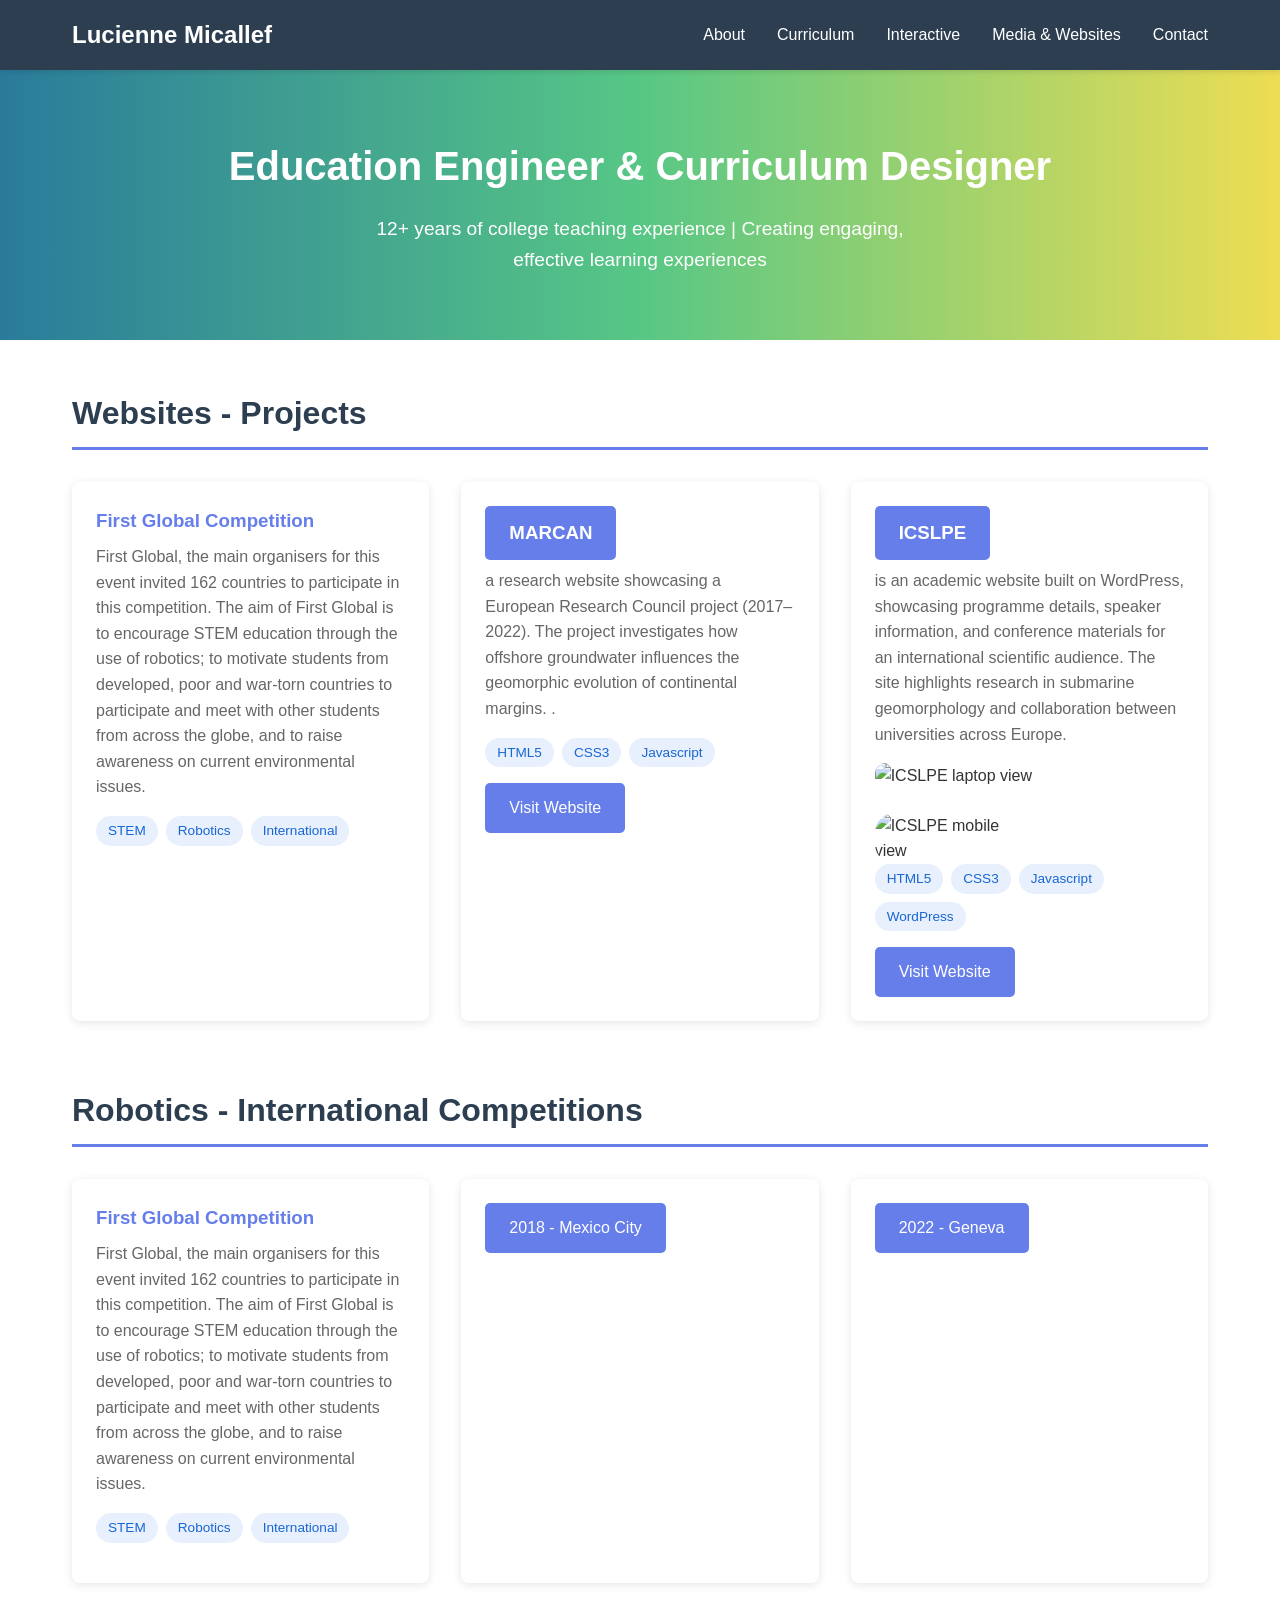
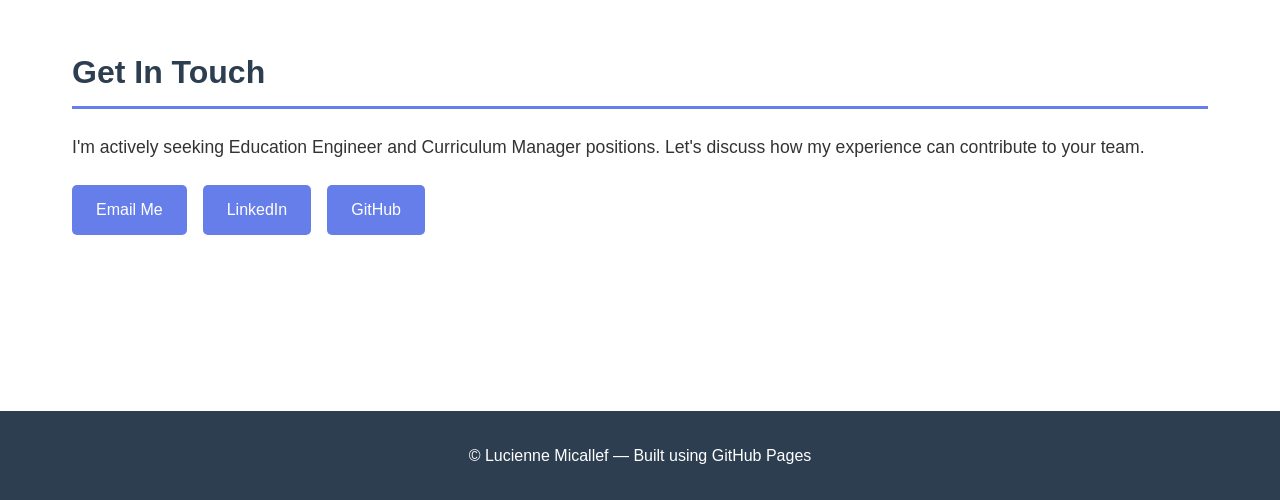
==== publications.html @ c793b485 "Update publications.html" ====
<!DOCTYPE html>
<html lang="en">
<head>
  <meta charset="UTF-8">
  <meta name="viewport" content="width=device-width, initial-scale=1.0" />
  <title>Lucienne Micallef - Education Engineer Portfolio</title>
  <link rel="stylesheet" href="css/style.css" />
  <script src="js/include.js" ></script>
  <script src="js/script.js" ></script>
</head>
<body>

  <!-- Header include -->
  <div data-include="partials/header.html"></div>
 

  <!-- Hero Section -->
  <div class="hero">
    <h2>Education Engineer & Curriculum Designer</h2>
    <p>12+ years of college teaching experience | Creating engaging, effective learning experiences</p>
  </div>

  <!-- Main Content -->
  <div class="container">

   <!-- Websites Section -->
    <section id="curriculum" class="section">
      <h2>Websites - Projects</h2>
      
      <div class="grid">
        
        <div class="card">
          <h3>First Global Competition</h3>
          <p>First Global, the main organisers for this event invited 162 countries to participate in this competition. The aim of First Global is to encourage STEM education through the use of robotics; to motivate students from developed, poor and war-torn countries to participate and meet with other students from across the globe, 
              and to raise awareness on current environmental issues.</p>
          <div class="tags">
            <span class="tag">STEM</span>
            <span class="tag">Robotics</span>
            <span class="tag">International</span>
          </div>
          
        </div> <!--card-->
   
        <div class="card">
          <h3> <a href="https://marcan.eu" class="btn">MARCAN </a></h3>
          <p>a research website showcasing a European Research Council project (2017–2022). 
            The project investigates how offshore groundwater influences the geomorphic evolution of continental margins. .</p>
          <div class="tags">
            <span class="tag">HTML5</span>
            <span class="tag">CSS3</span>
            <span class="tag">Javascript</span>
          </div>
          <a href="https://marcan.eu" class="btn">Visit Website</a>
        </div>

        <div class="card">
         
         <h3> <a href="https://icslpe.com/" class="btn">ICSLPE</a></h3>
          <p>is an academic website built on WordPress, showcasing programme details, speaker information, and conference materials for an international scientific audience. 
            The site highlights research in submarine geomorphology and collaboration between universities across Europe.</p>
          
          <div class="mockup" style="display:flex; gap:1.5rem; flex-wrap:wrap; align-items:center;">
            <img src="images/icslpe-laptop.png" alt="ICSLPE laptop view" style="width:500px; border-radius:10px;">
            <img src="images/icslpe-mobile.png" alt="ICSLPE mobile view" style="width:150px; border-radius:20px;">
          </div>
          <div class="tags">
            <span class="tag">HTML5</span>
            <span class="tag">CSS3</span>
            <span class="tag">Javascript</span>
            <span class="tag">WordPress</span>
            
          </div>
          <a href="https://icslpe.com/" class="btn">Visit Website</a>
        </div>

      </div>
    </section>


    <!-- Robotics Section -->
    <section id="curriculum" class="section">
      <h2>Robotics - International Competitions</h2>
      <div class="grid">
        <div class="card">
          <h3>First Global Competition</h3>
          <p>First Global, the main organisers for this event invited 162 countries to participate in this competition. The aim of First Global is to encourage STEM education through the use of robotics; to motivate students from developed, poor and war-torn countries to participate and meet with other students from across the globe, 
              and to raise awareness on current environmental issues.</p>
          <div class="tags">
            <span class="tag">STEM</span>
            <span class="tag">Robotics</span>
            <span class="tag">International</span>
          </div>
          
        </div>

        <div class="card">
          
          <a href="https://timesofmalta.com/article/mcast-students-represent-malta-at-robotics-challenge-in-mexico-city.686738" class="btn">2018 - Mexico City</a>
      
        </div>

        <div class="card">
         
          <a href="https://mcast.edu.mt/2022/11/02/mcast-ict-students-selected-to-compete-in-an-international-robotics-competition/" 
              class="btn">2022 - Geneva</a>
        </div>
      </div>
    </section>



    <!-- Contact Section -->
    <section id="contact" class="section">
      <h2>Get In Touch</h2>
      <p style="font-size: 1.1rem; margin-bottom: 1.5rem;">
        I'm actively seeking Education Engineer and Curriculum Manager positions. Let's discuss how 
        my experience can contribute to your team.
      </p>
      <div style="display: flex; gap: 1rem; flex-wrap: wrap;">
        <a href="mailto:luc.micallef@gmail.com" class="btn">Email Me</a>
        <a href="https://www.linkedin.com/in/lucienne-micallef/" class="btn">LinkedIn</a>
        <a href="https://github.com/luciennemic" class="btn">GitHub</a>
      </div>
    </section>

  </div>

  <!-- Footer include -->
  <div data-include="partials/footer.html"></div>

</body>
</html>
---- css/style.css ----
/* =======================
   Global Styles
======================= */
* {
  margin: 0;
  padding: 0;
  box-sizing: border-box;
}

body {
  font-family: -apple-system, BlinkMacSystemFont, 'Segoe UI', Roboto, Oxygen, Ubuntu, Cantarell, sans-serif;
  line-height: 1.6;
  color: #333;
}

/* =======================
   Navigation
======================= */
nav {
  background: #2c3e50;
  color: white;
  padding: 1rem 0;
  position: sticky;
  top: 0;
  z-index: 100;
  box-shadow: 0 2px 5px rgba(0,0,0,0.1);
}

nav .container {
  max-width: 1200px;
  margin: 0 auto;
  padding: 0 2rem;
  display: flex;
  justify-content: space-between;
  align-items: center;
}

nav h1 {
  font-size: 1.5rem;
}

nav ul {
  list-style: none;
  display: flex;
  gap: 2rem;
}

nav a {
  color: white;
  text-decoration: none;
  transition: opacity 0.3s;
}

nav a:hover {
  opacity: 0.8;
}

/* =======================
   Hero
======================= */
.hero {
  background: linear-gradient(90deg, rgba(42, 123, 155, 1) 0%, rgba(87, 199, 133, 1) 50%, rgba(237, 221, 83, 1) 100%);
  color: white;
  padding: 4rem 2rem;
  text-align: center;
}

.hero h2 {
  font-size: 2.5rem;
  margin-bottom: 1rem;
}

.hero p {
  font-size: 1.2rem;
  max-width: 600px;
  margin: 0 auto;
}

/* =======================
   Sections & Containers
======================= */
.container {
  max-width: 1200px;
  margin: 0 auto;
  padding: 3rem 2rem;
}

.section {
  margin-bottom: 4rem;
}

.section h2 {
  font-size: 2rem;
  margin-bottom: 1.5rem;
  color: #2c3e50;
  border-bottom: 3px solid #667eea;
  padding-bottom: 0.5rem;
}

/* =======================
   Grid & Cards
======================= */
.grid {
  display: grid;
  grid-template-columns: repeat(auto-fit, minmax(300px, 1fr));
  gap: 2rem;
  margin-top: 2rem;
}

.card {
  background: white;
  border-radius: 8px;
  padding: 1.5rem;
  box-shadow: 0 2px 10px rgba(0,0,0,0.1);
  transition: transform 0.3s, box-shadow 0.3s;
}

.card:hover {
  transform: translateY(-5px);
  box-shadow: 0 5px 20px rgba(0,0,0,0.15);
}

.card h3 {
  color: #667eea;
  margin-bottom: 0.5rem;
}

.card p {
  color: #666;
  margin-bottom: 1rem;
}

.card .tags {
  display: flex;
  flex-wrap: wrap;
  gap: 0.5rem;
  margin-bottom: 1rem;
}

.tag {
  background: #e8f0fe;
  color: #1967d2;
  padding: 0.25rem 0.75rem;
  border-radius: 15px;
  font-size: 0.85rem;
}

/* =======================
   Buttons
======================= */
.btn {
  display: inline-block;
  background: #667eea;
  color: white;
  padding: 0.75rem 1.5rem;
  border-radius: 5px;
  text-decoration: none;
  transition: background 0.3s;
}

.btn:hover {
  background: #5568d3;
}

.btn-secondary {
  background: #48bb78;
}

.btn-secondary:hover {
  background: #38a169;
}

.download-btn {
  display: inline-flex;
  align-items: center;
  gap: 8px;
  padding: 10px 16px;
  border-radius: 8px;
  text-decoration: none;
  font-weight: 600;
  color: #fff;
  background: linear-gradient(180deg, #007bff, #0056d2);
  box-shadow: 0 4px 8px rgba(0,0,0,0.15);
  transition: transform 0.15s ease, box-shadow 0.15s ease;
}

.download-btn:hover {
  transform: translateY(-2px);
  box-shadow: 0 6px 12px rgba(0,0,0,0.2);
}

/* =======================
   About Section
======================= */
.about-content {
  display: grid;
  grid-template-columns: 1fr 2fr;
  gap: 3rem;
  align-items: start;
}

.about-sidebar {
  background: #f7fafc;
  padding: 2rem;
  border-radius: 8px;
}

/* =======================
   Forms (Capstone Assessment)
======================= */
form {
  background: white;
  padding: 2rem;
  border-radius: 8px;
  box-shadow: 0 2px 10px rgba(0,0,0,0.1);
  margin-bottom: 2rem;
}

form label {
  display: block;
  font-weight: 600;
  margin-bottom: 0.5rem;
  color: #2c3e50;
}

form textarea,
form input,
form select {
  width: 100%;
  padding: 0.75rem 1rem;
  margin-bottom: 1rem;
  border: 1px solid #ccc;
  border-radius: 6px;
  font-size: 1rem;
  font-family: inherit;
  resize: vertical;
}

form textarea:focus,
form input:focus,
form select:focus {
  border-color: #667eea;
  outline: none;
  box-shadow: 0 0 0 3px rgba(102, 126, 234, 0.2);
}

form button {
  background: #667eea;
  color: white;
  border: none;
  padding: 0.75rem 1.5rem;
  border-radius: 5px;
  cursor: pointer;
  font-size: 1rem;
  transition: background 0.3s;
}

form button:hover {
  background: #5568d3;
}




/* =======================
   Footer
======================= */
footer {
  background: #2c3e50;
  color: white;
  text-align: center;
  padding: 2rem;
  margin-top: 4rem;
}

/* =======================
   Responsive
======================= */
@media (max-width: 768px) {
  .about-content {
    grid-template-columns: 1fr;
  }

@media (max-width: 768px) {
  form {
    padding: 1.5rem;
  }
}
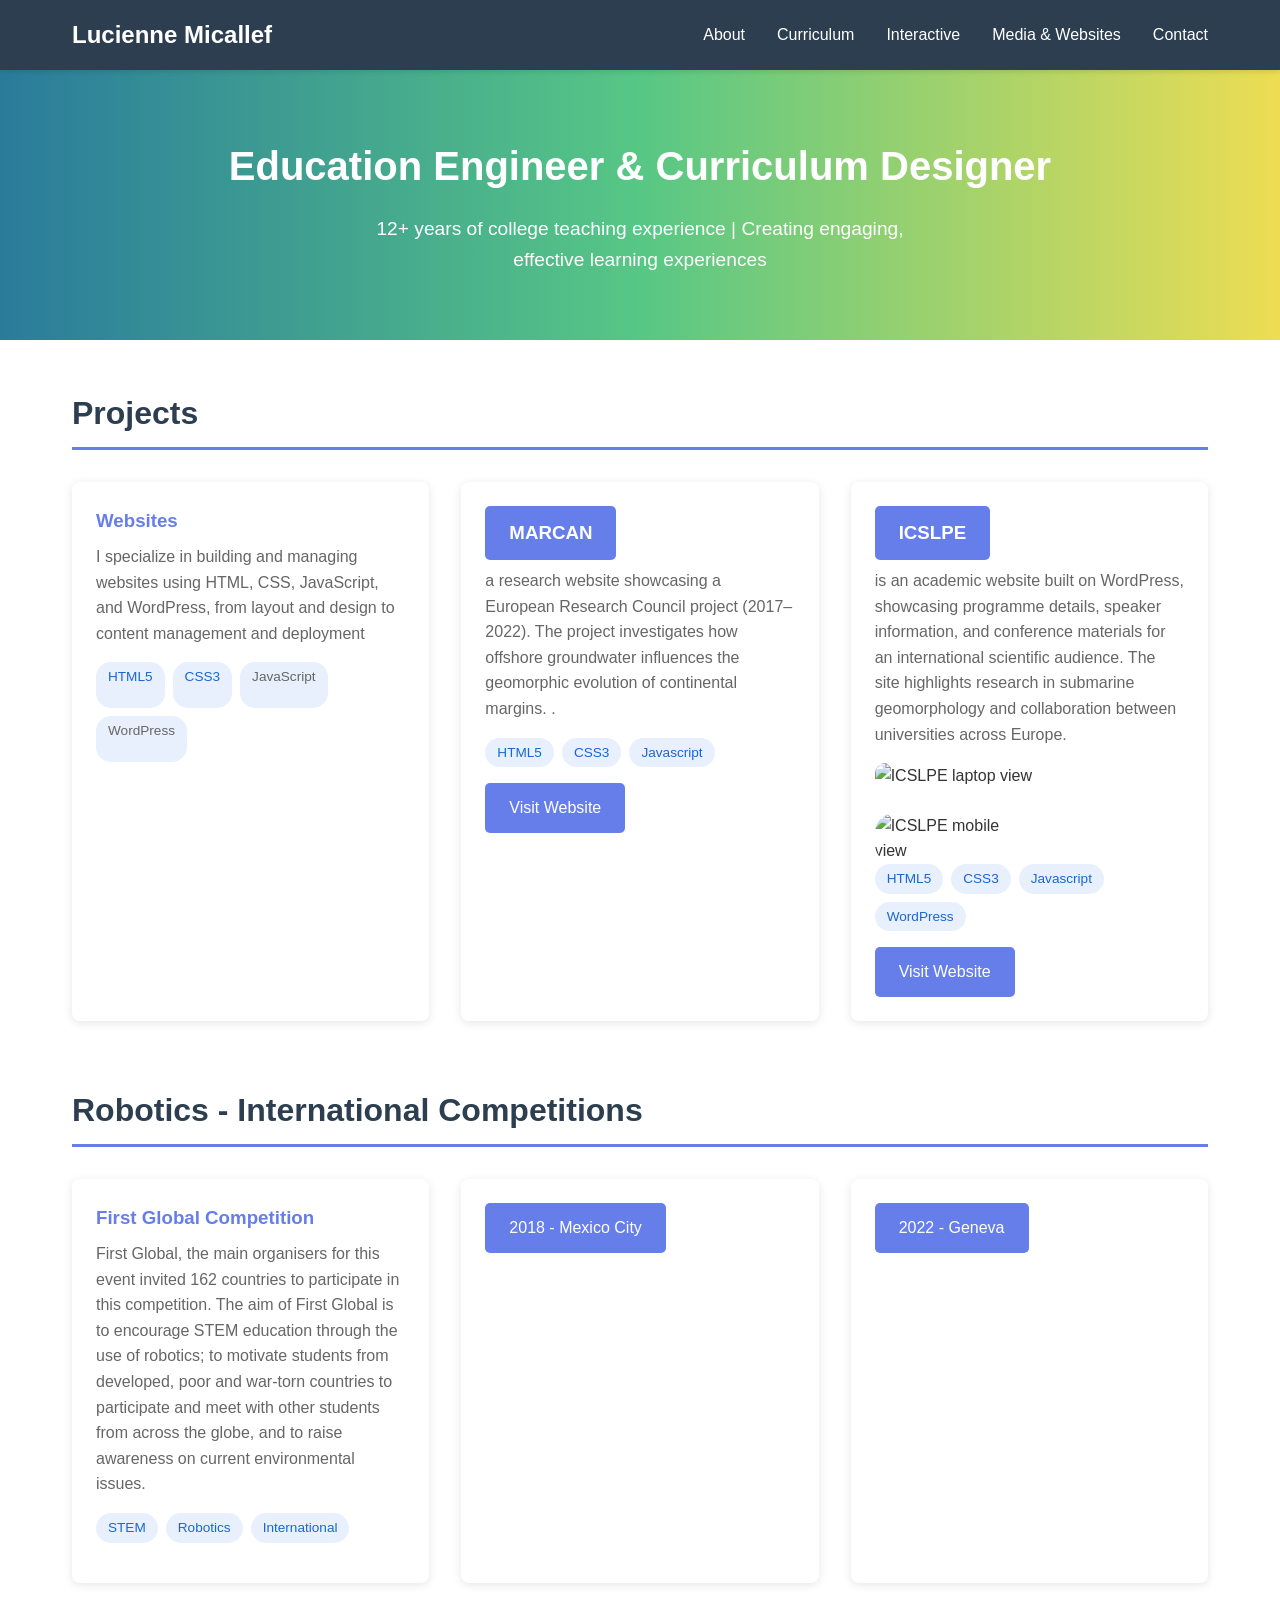
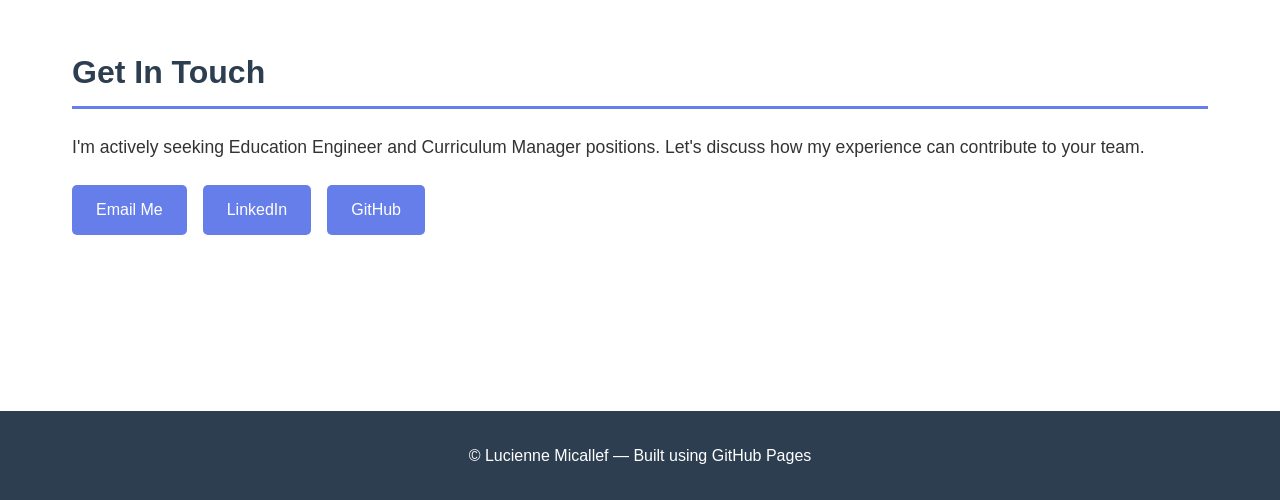
==== commit ae3f6a86: "Update publications.html" ====
--- a/publications.html
+++ b/publications.html
@@ -25,18 +25,21 @@
 
    <!-- Websites Section -->
     <section id="curriculum" class="section">
-      <h2>Websites - Projects</h2>
+      <h2>Projects</h2>
       
       <div class="grid">
         
         <div class="card">
-          <h3>First Global Competition</h3>
-          <p>First Global, the main organisers for this event invited 162 countries to participate in this competition. The aim of First Global is to encourage STEM education through the use of robotics; to motivate students from developed, poor and war-torn countries to participate and meet with other students from across the globe, 
-              and to raise awareness on current environmental issues.</p>
+          <h3>Websites</h3>
+          <p>I specialize in building and managing websites using 
+            HTML, CSS, JavaScript, and WordPress, from layout and design to content management and deployment</p>
           <div class="tags">
-            <span class="tag">STEM</span>
-            <span class="tag">Robotics</span>
-            <span class="tag">International</span>
+
+            
+            <span class="tag"><i class="fab fa-html5"></i>HTML5</span>
+            <span class="tag"><i class="fab fa-css3-alt"></i>CSS3</span>
+            <span class="tag"><i class="fab fa-js"></i><p>JavaScript</p></span>
+            <span class="tag"><i class="fab fa-wordpress"></i><p>WordPress</p></span>
           </div>
           
         </div> <!--card-->
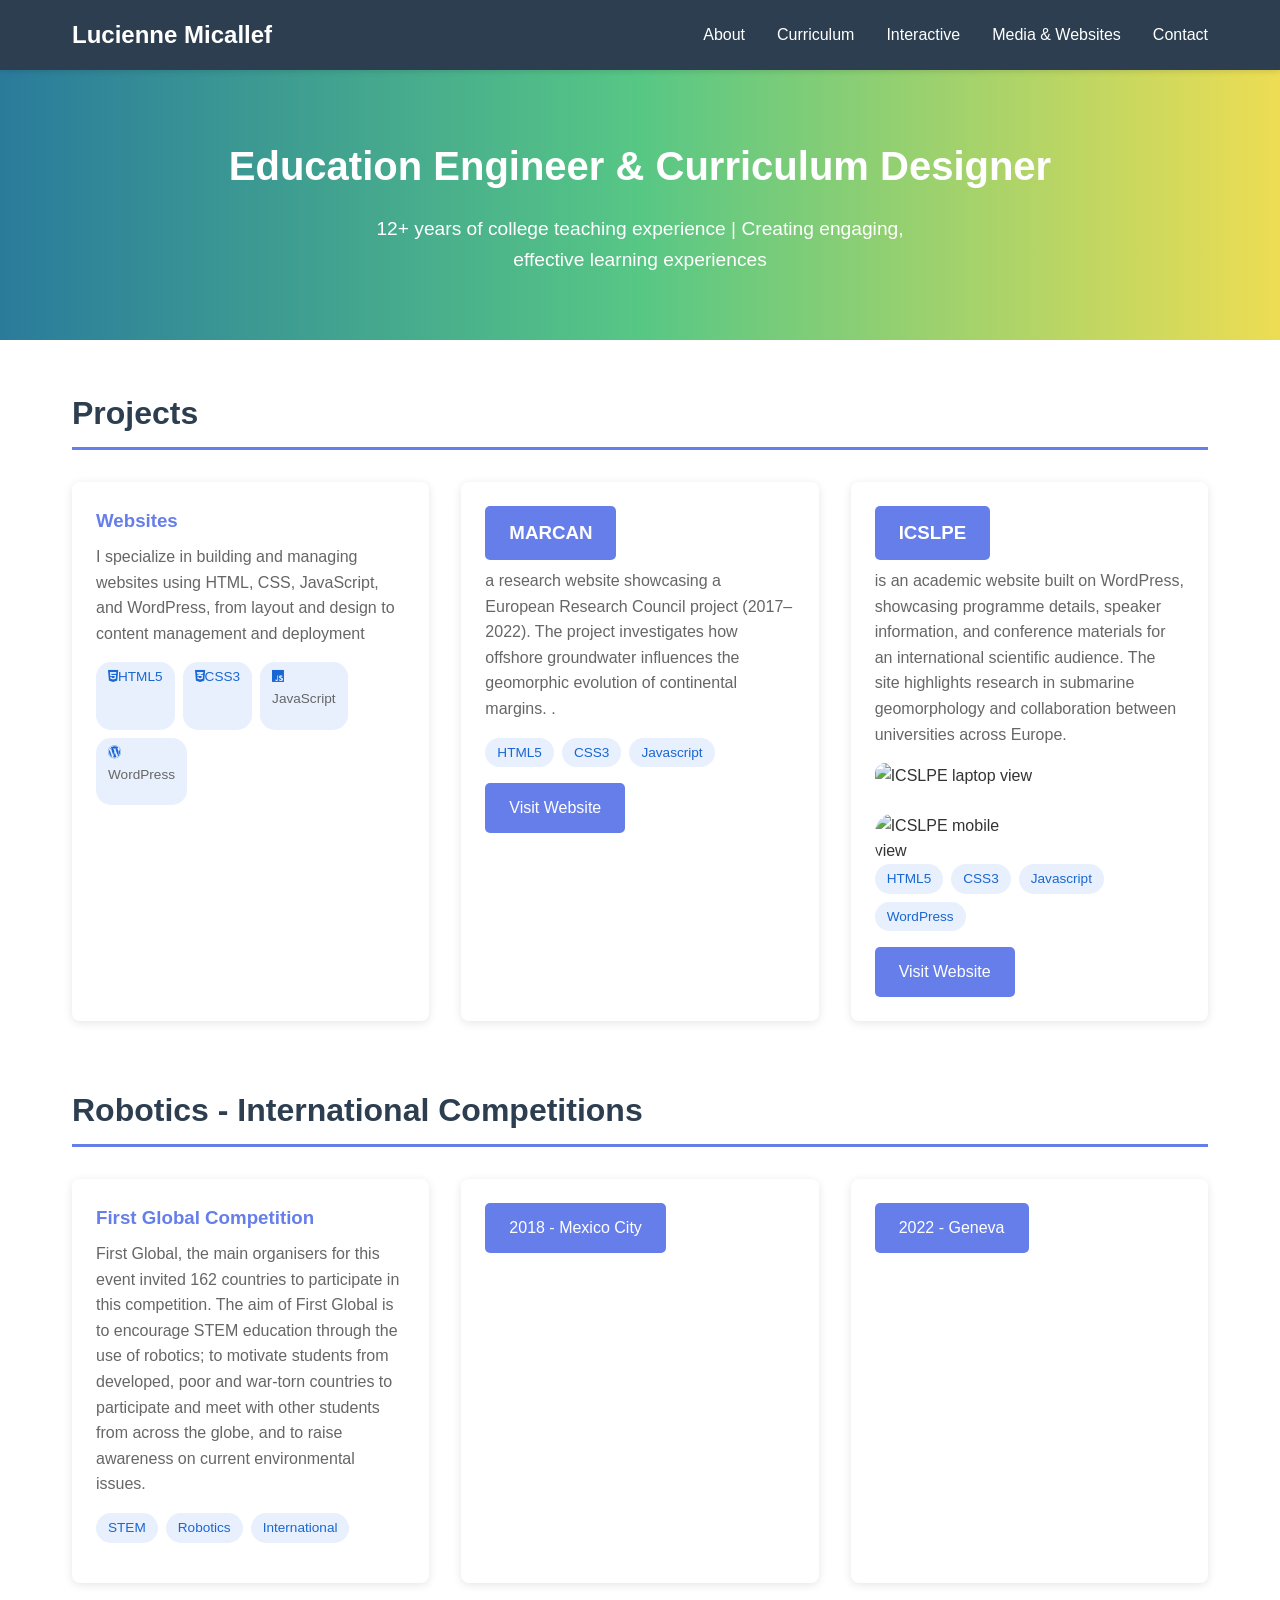
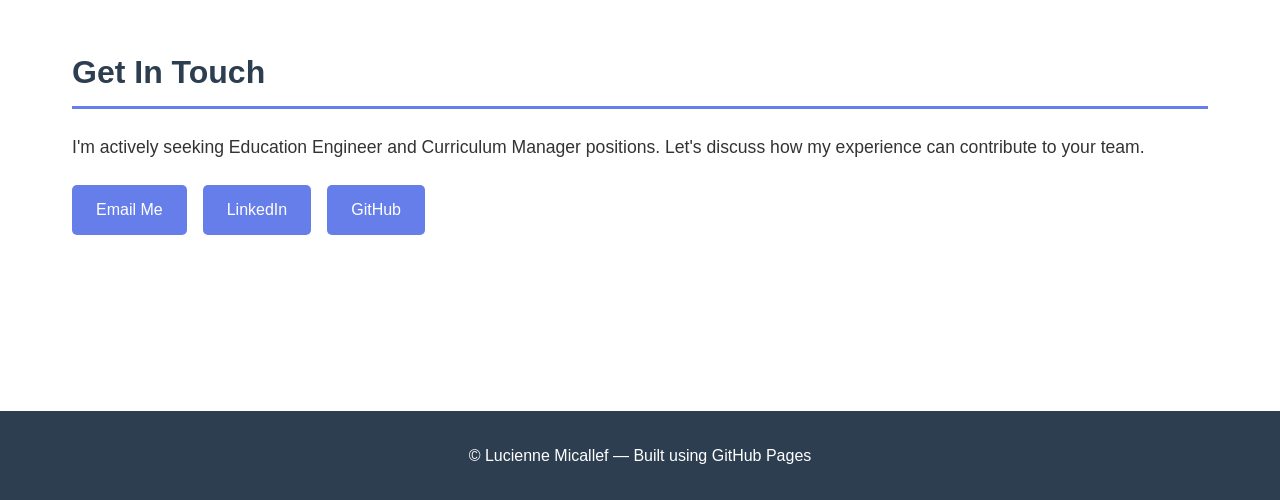
==== commit 77486187: "Update publications.html" ====
--- a/publications.html
+++ b/publications.html
@@ -5,6 +5,7 @@
   <meta name="viewport" content="width=device-width, initial-scale=1.0" />
   <title>Lucienne Micallef - Education Engineer Portfolio</title>
   <link rel="stylesheet" href="css/style.css" />
+  <link rel="stylesheet" href="https://cdnjs.cloudflare.com/ajax/libs/font-awesome/6.5.0/css/all.min.css">
   <script src="js/include.js" ></script>
   <script src="js/script.js" ></script>
 </head>
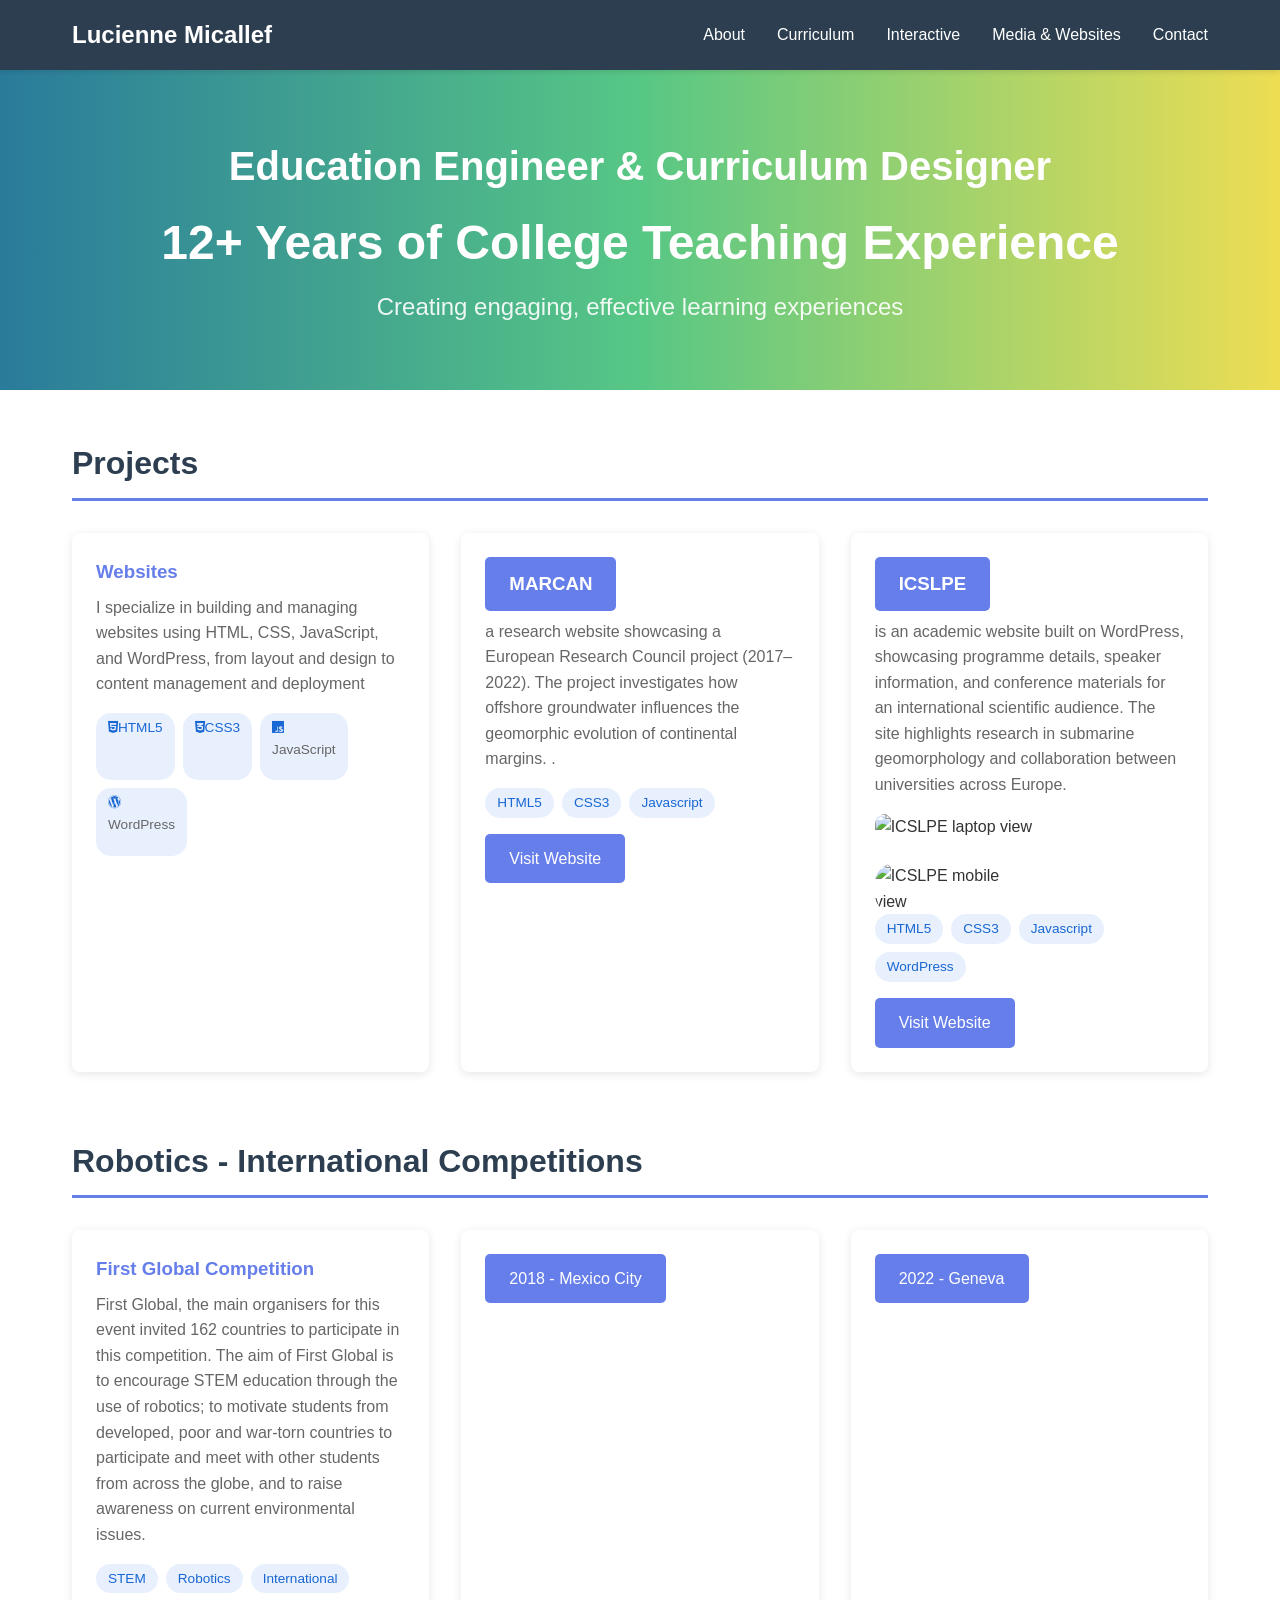
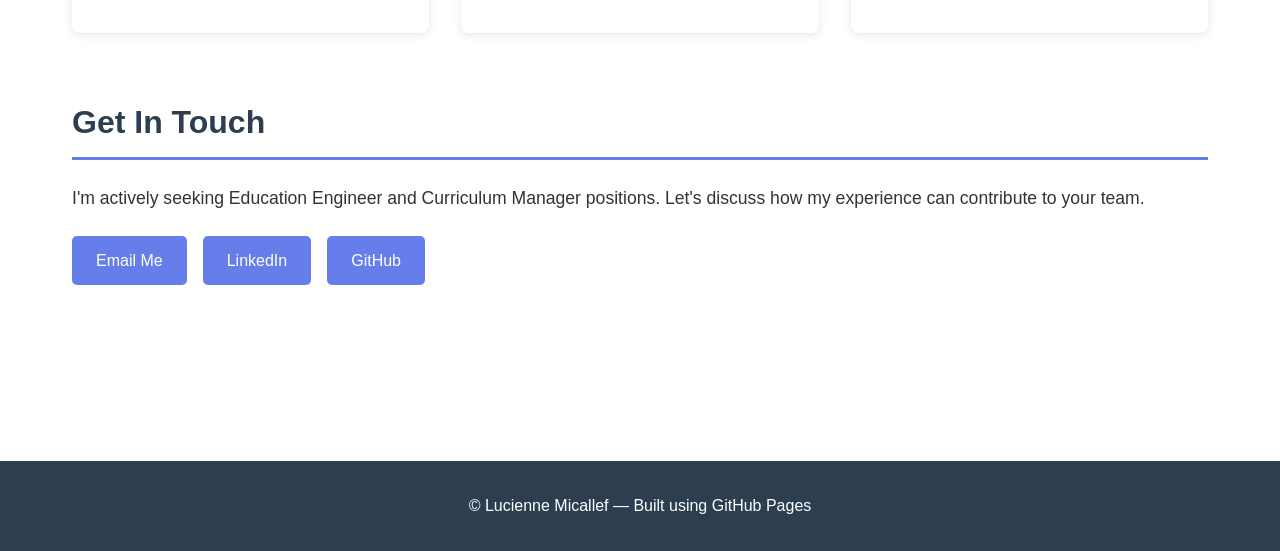
==== commit 8e44646e: "Update publications.html" ====
--- a/publications.html
+++ b/publications.html
@@ -18,7 +18,16 @@
   <!-- Hero Section -->
   <div class="hero">
     <h2>Education Engineer & Curriculum Designer</h2>
-    <p>12+ years of college teaching experience | Creating engaging, effective learning experiences</p>
+    <!-- Main Title -->
+    <h1 style="font-size:3rem; font-weight:700; line-height:1.2; margin:0;">
+    12+ Years of College Teaching Experience
+    </h1>
+
+    <!-- Subtitle -->
+    <p style="font-size:1.5rem; font-weight:400; margin-top:1rem; opacity:0.9;">
+      Creating engaging, effective learning experiences
+    </p>
+    
   </div>
 
   <!-- Main Content -->
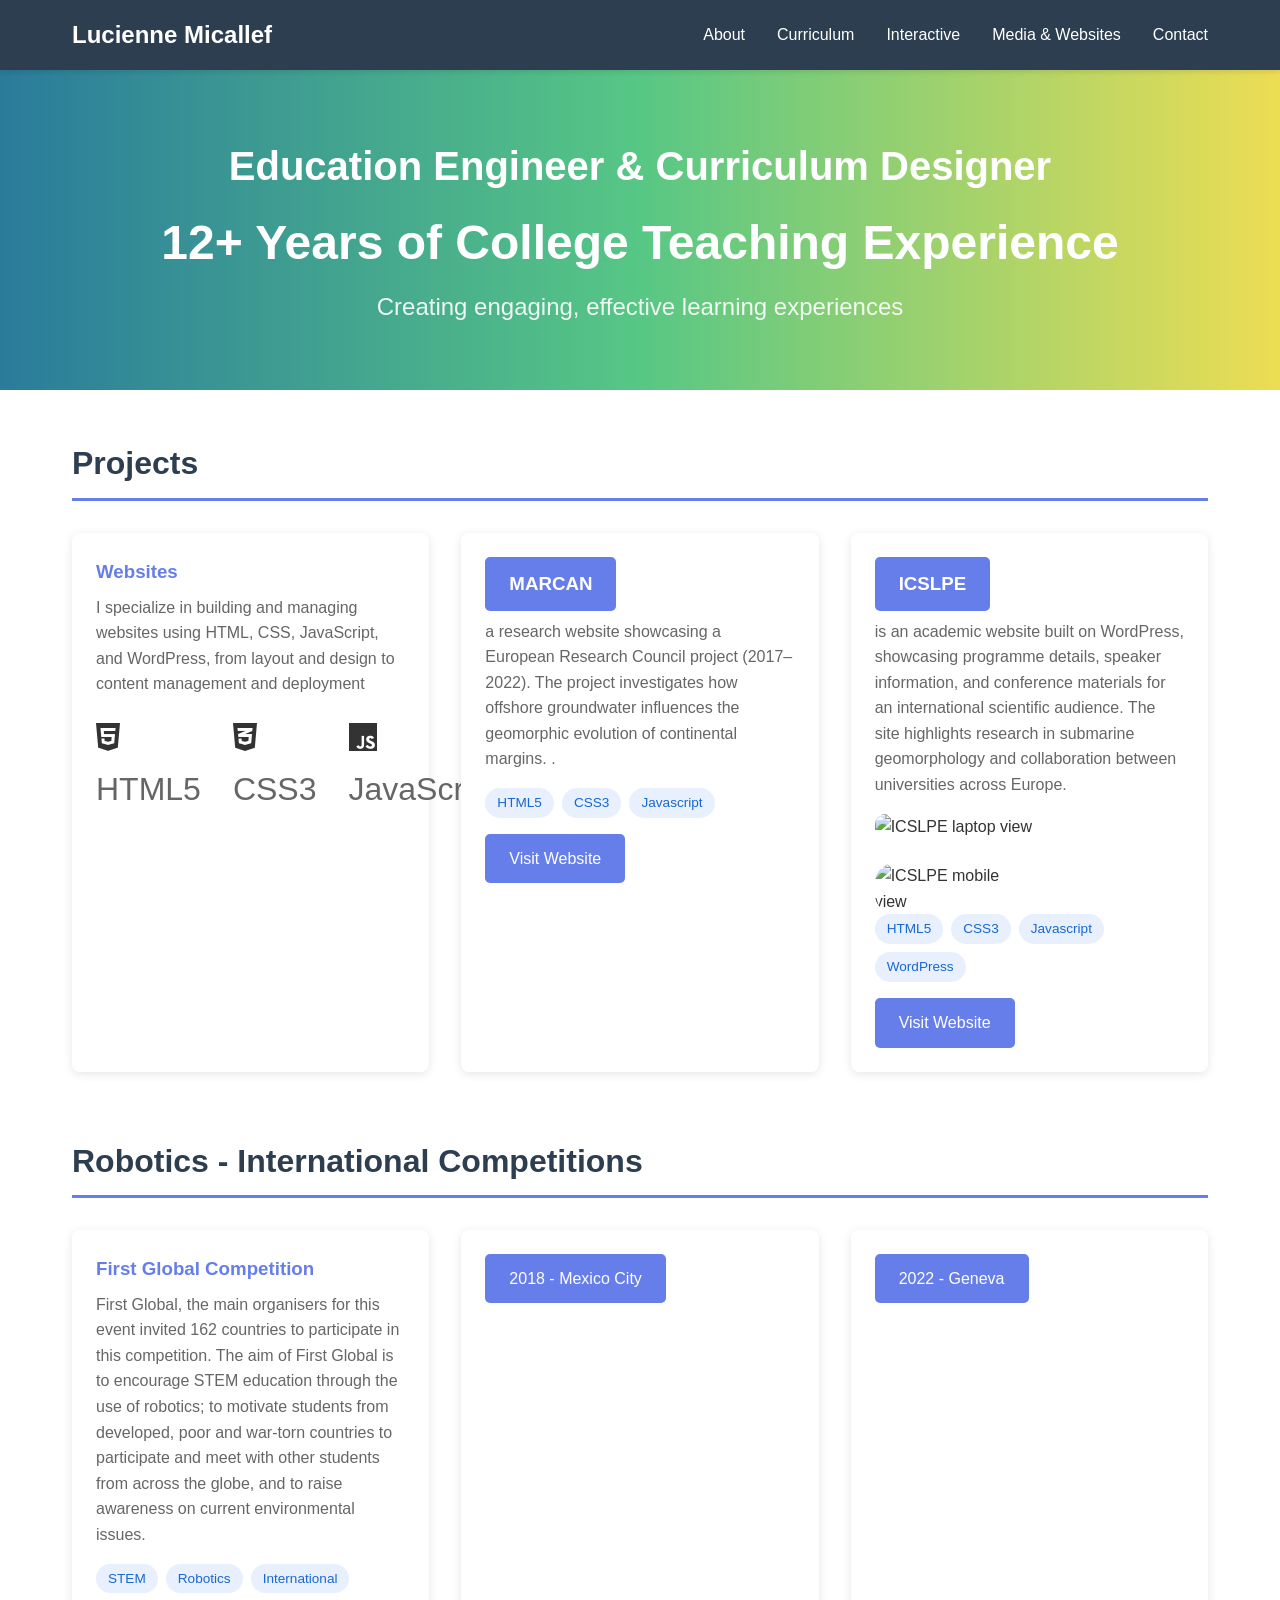
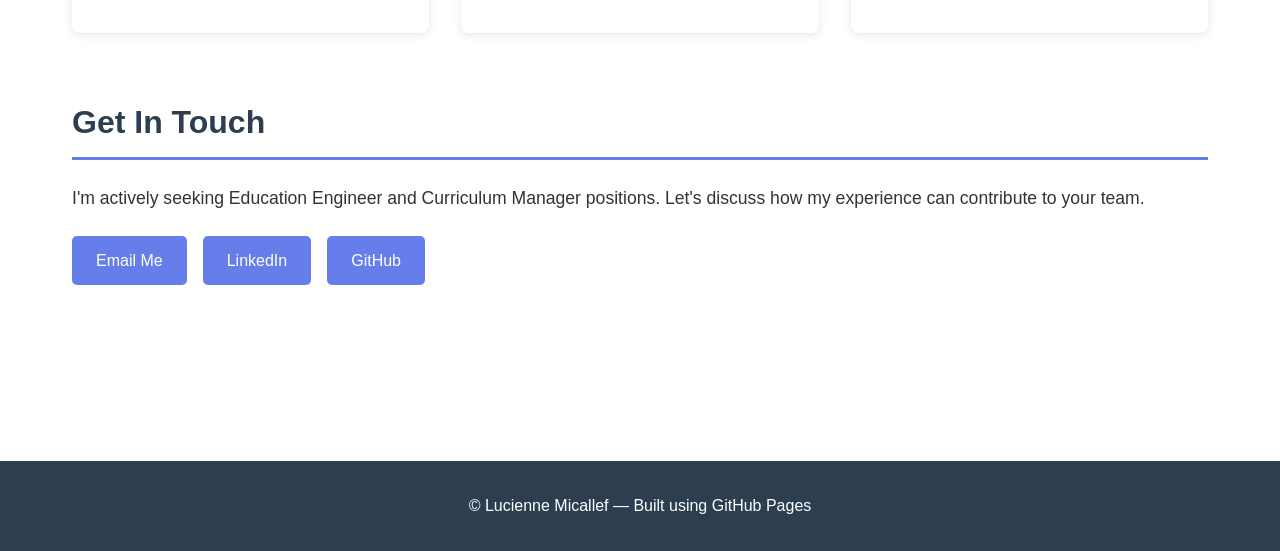
==== commit b6d2f962: "Update publications.html" ====
--- a/publications.html
+++ b/publications.html
@@ -43,15 +43,13 @@
           <h3>Websites</h3>
           <p>I specialize in building and managing websites using 
             HTML, CSS, JavaScript, and WordPress, from layout and design to content management and deployment</p>
-          <div class="tags">
-
-            
-            <span class="tag"><i class="fab fa-html5"></i>HTML5</span>
-            <span class="tag"><i class="fab fa-css3-alt"></i>CSS3</span>
-            <span class="tag"><i class="fab fa-js"></i><p>JavaScript</p></span>
-            <span class="tag"><i class="fab fa-wordpress"></i><p>WordPress</p></span>
-          </div>
-          
+          <div style="display:flex; gap:2rem; font-size:2rem;">
+          <div><i class="fab fa-html5"></i><p>HTML5</p></div>
+          <div><i class="fab fa-css3-alt"></i><p>CSS3</p></div>
+          <div><i class="fab fa-js"></i><p>JavaScript</p></div>
+          <div><i class="fab fa-wordpress"></i><p>WordPress</p></div>
+        </div>
+                
         </div> <!--card-->
    
         <div class="card">
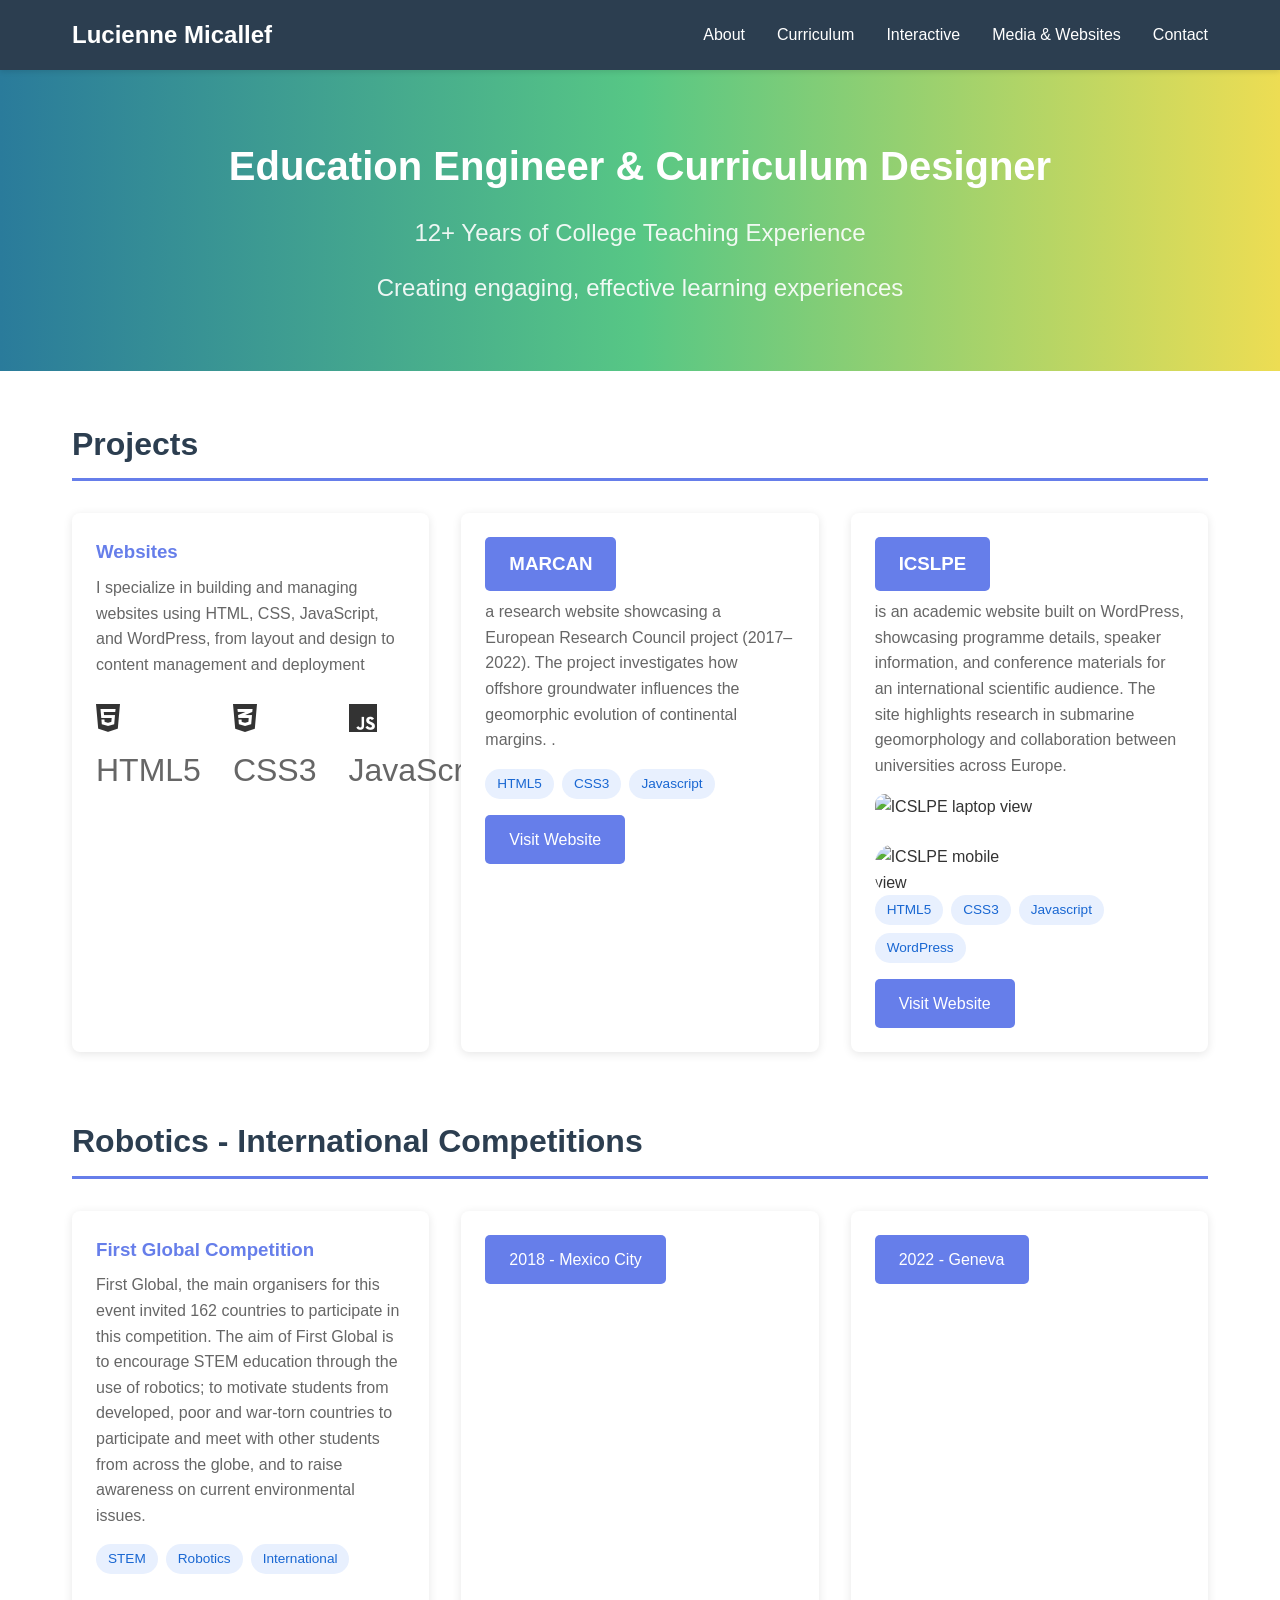
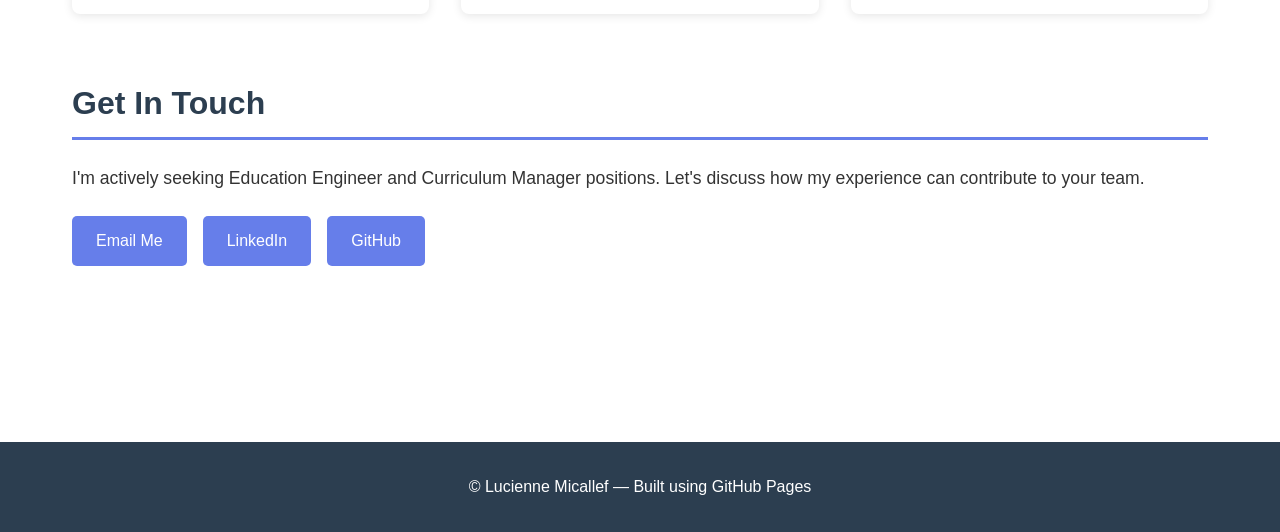
==== commit 58b10a33: "Update publications.html" ====
--- a/publications.html
+++ b/publications.html
@@ -19,9 +19,9 @@
   <div class="hero">
     <h2>Education Engineer & Curriculum Designer</h2>
     <!-- Main Title -->
-    <h1 style="font-size:3rem; font-weight:700; line-height:1.2; margin:0;">
+   <p style="font-size:1.5rem; font-weight:400; margin-top:1rem; opacity:0.9;">
     12+ Years of College Teaching Experience
-    </h1>
+   </p>
 
     <!-- Subtitle -->
     <p style="font-size:1.5rem; font-weight:400; margin-top:1rem; opacity:0.9;">
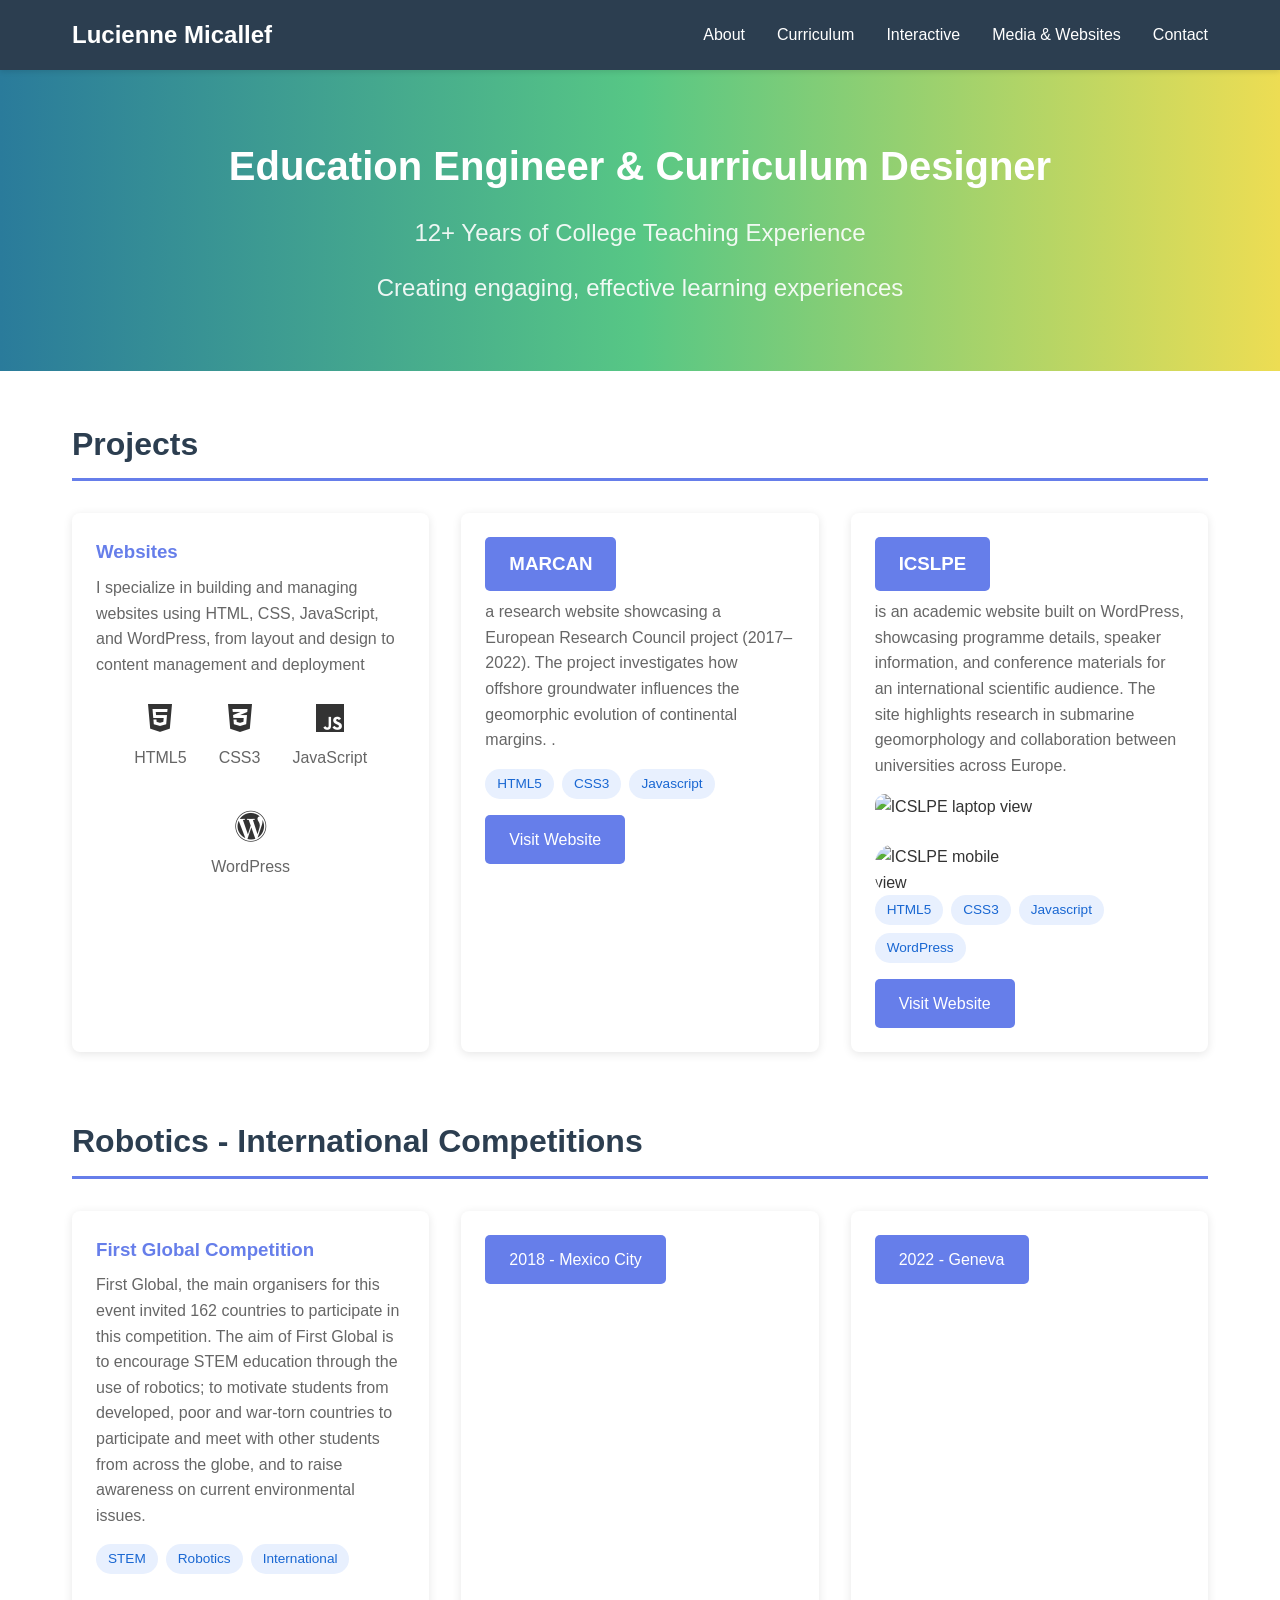
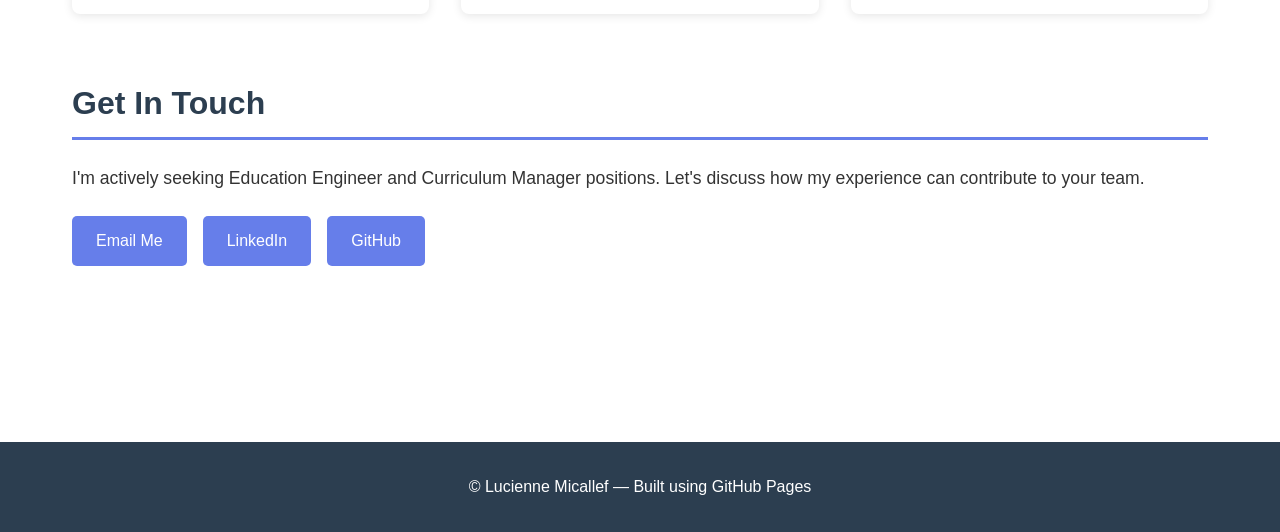
==== commit d98a9fa3: "Update publications.html" ====
--- a/publications.html
+++ b/publications.html
@@ -43,12 +43,25 @@
           <h3>Websites</h3>
           <p>I specialize in building and managing websites using 
             HTML, CSS, JavaScript, and WordPress, from layout and design to content management and deployment</p>
-          <div style="display:flex; gap:2rem; font-size:2rem;">
-          <div><i class="fab fa-html5"></i><p>HTML5</p></div>
-          <div><i class="fab fa-css3-alt"></i><p>CSS3</p></div>
-          <div><i class="fab fa-js"></i><p>JavaScript</p></div>
-          <div><i class="fab fa-wordpress"></i><p>WordPress</p></div>
+         <div style="display:flex; gap:2rem; font-size:2rem; justify-content:center; flex-wrap:wrap;">
+          <div style="text-align:center;">
+            <i class="fab fa-html5"></i>
+            <p style="margin:0; font-size:1rem;">HTML5</p>
+          </div>
+          <div style="text-align:center;">
+            <i class="fab fa-css3-alt"></i>
+            <p style="margin:0; font-size:1rem;">CSS3</p>
+          </div>
+          <div style="text-align:center;">
+            <i class="fab fa-js"></i>
+            <p style="margin:0; font-size:1rem;">JavaScript</p>
+          </div>
+          <div style="text-align:center;">
+            <i class="fab fa-wordpress"></i>
+            <p style="margin:0; font-size:1rem;">WordPress</p>
+          </div>
         </div>
+
                 
         </div> <!--card-->
    
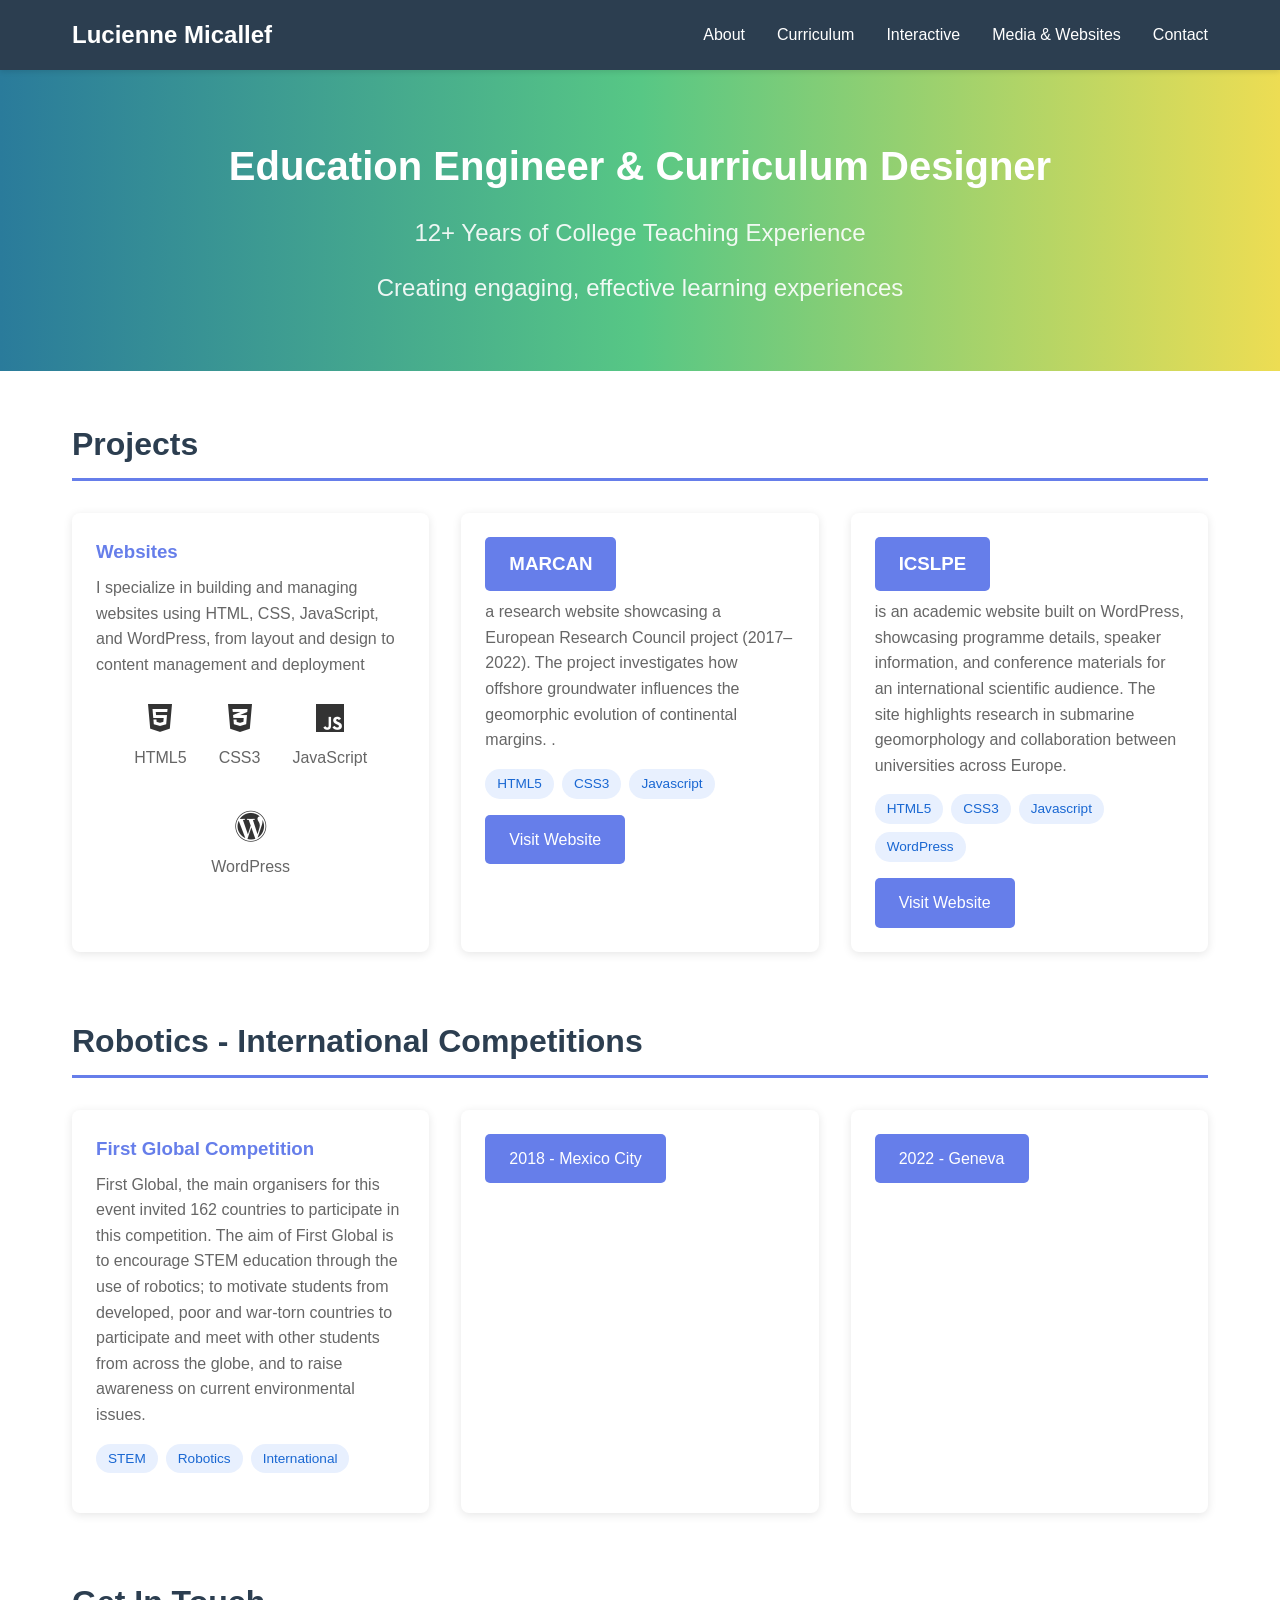
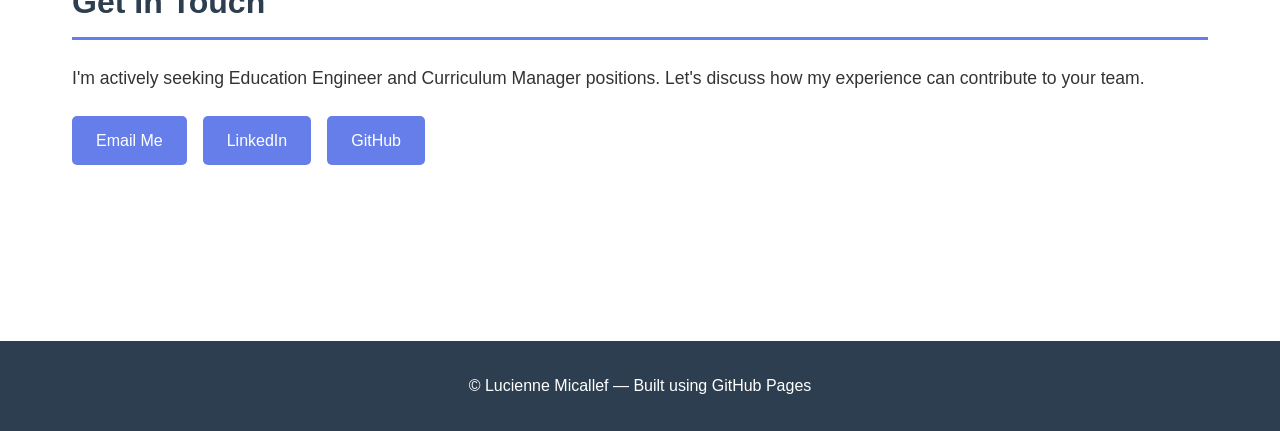
==== commit 3d85132a: "Update publications.html" ====
--- a/publications.html
+++ b/publications.html
@@ -83,10 +83,7 @@
           <p>is an academic website built on WordPress, showcasing programme details, speaker information, and conference materials for an international scientific audience. 
             The site highlights research in submarine geomorphology and collaboration between universities across Europe.</p>
           
-          <div class="mockup" style="display:flex; gap:1.5rem; flex-wrap:wrap; align-items:center;">
-            <img src="images/icslpe-laptop.png" alt="ICSLPE laptop view" style="width:500px; border-radius:10px;">
-            <img src="images/icslpe-mobile.png" alt="ICSLPE mobile view" style="width:150px; border-radius:20px;">
-          </div>
+          
           <div class="tags">
             <span class="tag">HTML5</span>
             <span class="tag">CSS3</span>
